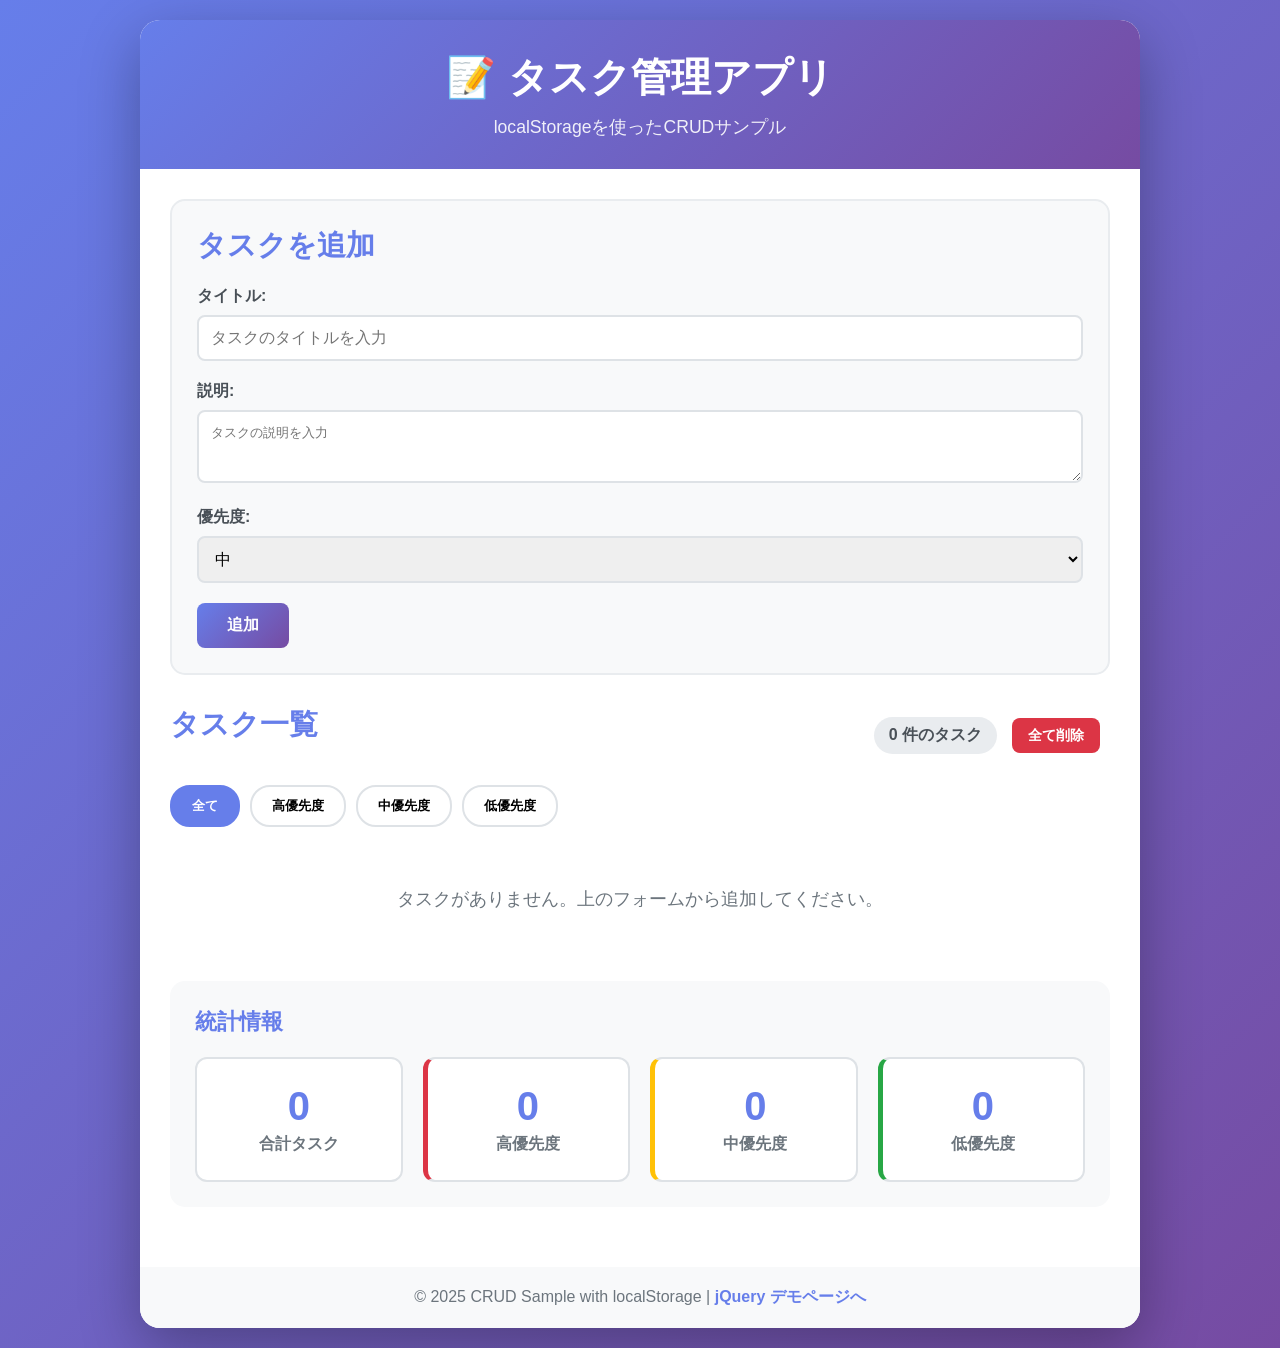
==== crud.html @ fc016e71 "Add CRUD demo page with localStorage functionality - Create new task management app with full CRUD o" ====
<!DOCTYPE html>
<html lang="ja">
<head>
    <meta charset="UTF-8">
    <meta name="viewport" content="width=device-width, initial-scale=1.0">
    <title>タスク管理アプリ - CRUD with localStorage</title>
    <link rel="stylesheet" href="css/crud.css">
</head>
<body>
    <div class="container">
        <header>
            <h1>📝 タスク管理アプリ</h1>
            <p class="subtitle">localStorageを使ったCRUDサンプル</p>
        </header>

        <main>
            <!-- タスク追加フォーム -->
            <section class="task-form-section">
                <h2>タスクを追加</h2>
                <form id="taskForm">
                    <div class="form-group">
                        <label for="taskTitle">タイトル:</label>
                        <input type="text" id="taskTitle" placeholder="タスクのタイトルを入力" required>
                    </div>
                    <div class="form-group">
                        <label for="taskDescription">説明:</label>
                        <textarea id="taskDescription" placeholder="タスクの説明を入力" rows="3"></textarea>
                    </div>
                    <div class="form-group">
                        <label for="taskPriority">優先度:</label>
                        <select id="taskPriority">
                            <option value="low">低</option>
                            <option value="medium" selected>中</option>
                            <option value="high">高</option>
                        </select>
                    </div>
                    <button type="submit" class="btn btn-primary" id="submitBtn">
                        <span id="btnText">追加</span>
                    </button>
                    <button type="button" class="btn btn-secondary" id="cancelBtn" style="display: none;">
                        キャンセル
                    </button>
                </form>
            </section>

            <!-- タスク一覧 -->
            <section class="task-list-section">
                <div class="list-header">
                    <h2>タスク一覧</h2>
                    <div class="list-actions">
                        <span id="taskCount" class="task-count">0 件のタスク</span>
                        <button class="btn btn-danger btn-small" id="clearAll">全て削除</button>
                    </div>
                </div>

                <div class="filter-buttons">
                    <button class="filter-btn active" data-filter="all">全て</button>
                    <button class="filter-btn" data-filter="high">高優先度</button>
                    <button class="filter-btn" data-filter="medium">中優先度</button>
                    <button class="filter-btn" data-filter="low">低優先度</button>
                </div>

                <div id="taskList" class="task-list">
                    <p class="empty-message">タスクがありません。上のフォームから追加してください。</p>
                </div>
            </section>

            <!-- 統計情報 -->
            <section class="stats-section">
                <h3>統計情報</h3>
                <div class="stats-grid">
                    <div class="stat-card">
                        <div class="stat-value" id="totalTasks">0</div>
                        <div class="stat-label">合計タスク</div>
                    </div>
                    <div class="stat-card high">
                        <div class="stat-value" id="highPriorityTasks">0</div>
                        <div class="stat-label">高優先度</div>
                    </div>
                    <div class="stat-card medium">
                        <div class="stat-value" id="mediumPriorityTasks">0</div>
                        <div class="stat-label">中優先度</div>
                    </div>
                    <div class="stat-card low">
                        <div class="stat-value" id="lowPriorityTasks">0</div>
                        <div class="stat-label">低優先度</div>
                    </div>
                </div>
            </section>
        </main>

        <footer>
            <p>&copy; 2025 CRUD Sample with localStorage | <a href="index.html">jQuery デモページへ</a></p>
        </footer>
    </div>

    <script src="js/crud.js"></script>
</body>
</html>
---- css/crud.css ----
/* 基本スタイル */
* {
    margin: 0;
    padding: 0;
    box-sizing: border-box;
}

body {
    font-family: 'Segoe UI', Tahoma, Geneva, Verdana, sans-serif;
    background: linear-gradient(135deg, #667eea 0%, #764ba2 100%);
    min-height: 100vh;
    padding: 20px;
    color: #333;
}

.container {
    max-width: 1000px;
    margin: 0 auto;
    background: white;
    border-radius: 20px;
    box-shadow: 0 20px 60px rgba(0, 0, 0, 0.3);
    overflow: hidden;
}

/* ヘッダー */
header {
    background: linear-gradient(135deg, #667eea 0%, #764ba2 100%);
    color: white;
    padding: 30px;
    text-align: center;
}

header h1 {
    font-size: 2.5em;
    margin-bottom: 10px;
}

.subtitle {
    font-size: 1.1em;
    opacity: 0.9;
}

/* メインコンテンツ */
main {
    padding: 30px;
}

section {
    margin-bottom: 30px;
}

h2 {
    color: #667eea;
    margin-bottom: 20px;
    font-size: 1.8em;
}

h3 {
    color: #667eea;
    margin-bottom: 15px;
    font-size: 1.4em;
}

/* フォームスタイル */
.task-form-section {
    background: #f8f9fa;
    padding: 25px;
    border-radius: 15px;
    border: 2px solid #e9ecef;
}

.form-group {
    margin-bottom: 20px;
}

.form-group label {
    display: block;
    margin-bottom: 8px;
    font-weight: 600;
    color: #495057;
}

.form-group input,
.form-group textarea,
.form-group select {
    width: 100%;
    padding: 12px;
    border: 2px solid #dee2e6;
    border-radius: 8px;
    font-size: 1em;
    transition: all 0.3s ease;
}

.form-group input:focus,
.form-group textarea:focus,
.form-group select:focus {
    outline: none;
    border-color: #667eea;
    box-shadow: 0 0 0 3px rgba(102, 126, 234, 0.1);
}

/* ボタンスタイル */
.btn {
    padding: 12px 30px;
    border: none;
    border-radius: 8px;
    font-size: 1em;
    font-weight: 600;
    cursor: pointer;
    transition: all 0.3s ease;
    margin-right: 10px;
}

.btn-primary {
    background: linear-gradient(135deg, #667eea 0%, #764ba2 100%);
    color: white;
}

.btn-primary:hover {
    transform: translateY(-2px);
    box-shadow: 0 5px 15px rgba(102, 126, 234, 0.4);
}

.btn-secondary {
    background: #6c757d;
    color: white;
}

.btn-secondary:hover {
    background: #5a6268;
}

.btn-danger {
    background: #dc3545;
    color: white;
}

.btn-danger:hover {
    background: #c82333;
}

.btn-small {
    padding: 8px 16px;
    font-size: 0.9em;
}

/* タスク一覧 */
.list-header {
    display: flex;
    justify-content: space-between;
    align-items: center;
    margin-bottom: 20px;
    flex-wrap: wrap;
}

.list-actions {
    display: flex;
    align-items: center;
    gap: 15px;
}

.task-count {
    background: #e9ecef;
    padding: 8px 15px;
    border-radius: 20px;
    font-weight: 600;
    color: #495057;
}

/* フィルターボタン */
.filter-buttons {
    display: flex;
    gap: 10px;
    margin-bottom: 20px;
    flex-wrap: wrap;
}

.filter-btn {
    padding: 10px 20px;
    border: 2px solid #dee2e6;
    background: white;
    border-radius: 20px;
    cursor: pointer;
    font-weight: 600;
    transition: all 0.3s ease;
}

.filter-btn:hover {
    background: #f8f9fa;
}

.filter-btn.active {
    background: #667eea;
    color: white;
    border-color: #667eea;
}

/* タスクリスト */
.task-list {
    min-height: 100px;
}

.empty-message {
    text-align: center;
    color: #6c757d;
    padding: 40px;
    font-size: 1.1em;
}

.task-item {
    background: white;
    border: 2px solid #dee2e6;
    border-radius: 12px;
    padding: 20px;
    margin-bottom: 15px;
    transition: all 0.3s ease;
    animation: slideIn 0.3s ease;
}

@keyframes slideIn {
    from {
        opacity: 0;
        transform: translateY(-10px);
    }
    to {
        opacity: 1;
        transform: translateY(0);
    }
}

.task-item:hover {
    box-shadow: 0 5px 15px rgba(0, 0, 0, 0.1);
    transform: translateY(-2px);
}

.task-item.priority-high {
    border-left: 5px solid #dc3545;
}

.task-item.priority-medium {
    border-left: 5px solid #ffc107;
}

.task-item.priority-low {
    border-left: 5px solid #28a745;
}

.task-header {
    display: flex;
    justify-content: space-between;
    align-items: start;
    margin-bottom: 10px;
}

.task-title {
    font-size: 1.3em;
    font-weight: 700;
    color: #212529;
    margin-bottom: 5px;
}

.task-priority {
    display: inline-block;
    padding: 5px 12px;
    border-radius: 15px;
    font-size: 0.85em;
    font-weight: 600;
}

.priority-high {
    background: #dc3545;
    color: white;
}

.priority-medium {
    background: #ffc107;
    color: #212529;
}

.priority-low {
    background: #28a745;
    color: white;
}

.task-description {
    color: #6c757d;
    margin-bottom: 15px;
    line-height: 1.6;
}

.task-meta {
    display: flex;
    justify-content: space-between;
    align-items: center;
    margin-top: 15px;
    padding-top: 15px;
    border-top: 1px solid #dee2e6;
}

.task-date {
    color: #6c757d;
    font-size: 0.9em;
}

.task-actions {
    display: flex;
    gap: 10px;
}

.task-actions button {
    padding: 8px 16px;
    border: none;
    border-radius: 6px;
    cursor: pointer;
    font-weight: 600;
    transition: all 0.3s ease;
}

.edit-btn {
    background: #17a2b8;
    color: white;
}

.edit-btn:hover {
    background: #138496;
}

.delete-btn {
    background: #dc3545;
    color: white;
}

.delete-btn:hover {
    background: #c82333;
}

/* 統計情報 */
.stats-section {
    background: #f8f9fa;
    padding: 25px;
    border-radius: 15px;
}

.stats-grid {
    display: grid;
    grid-template-columns: repeat(auto-fit, minmax(200px, 1fr));
    gap: 20px;
    margin-top: 20px;
}

.stat-card {
    background: white;
    padding: 25px;
    border-radius: 12px;
    text-align: center;
    border: 2px solid #dee2e6;
    transition: all 0.3s ease;
}

.stat-card:hover {
    transform: translateY(-5px);
    box-shadow: 0 5px 15px rgba(0, 0, 0, 0.1);
}

.stat-card.high {
    border-left: 5px solid #dc3545;
}

.stat-card.medium {
    border-left: 5px solid #ffc107;
}

.stat-card.low {
    border-left: 5px solid #28a745;
}

.stat-value {
    font-size: 2.5em;
    font-weight: 700;
    color: #667eea;
    margin-bottom: 5px;
}

.stat-label {
    color: #6c757d;
    font-weight: 600;
}

/* フッター */
footer {
    background: #f8f9fa;
    padding: 20px;
    text-align: center;
    color: #6c757d;
}

footer a {
    color: #667eea;
    text-decoration: none;
    font-weight: 600;
}

footer a:hover {
    text-decoration: underline;
}

/* レスポンシブデザイン */
@media (max-width: 768px) {
    .container {
        border-radius: 0;
    }

    header h1 {
        font-size: 2em;
    }

    main {
        padding: 20px;
    }

    .list-header {
        flex-direction: column;
        align-items: flex-start;
        gap: 15px;
    }

    .stats-grid {
        grid-template-columns: repeat(2, 1fr);
    }
}
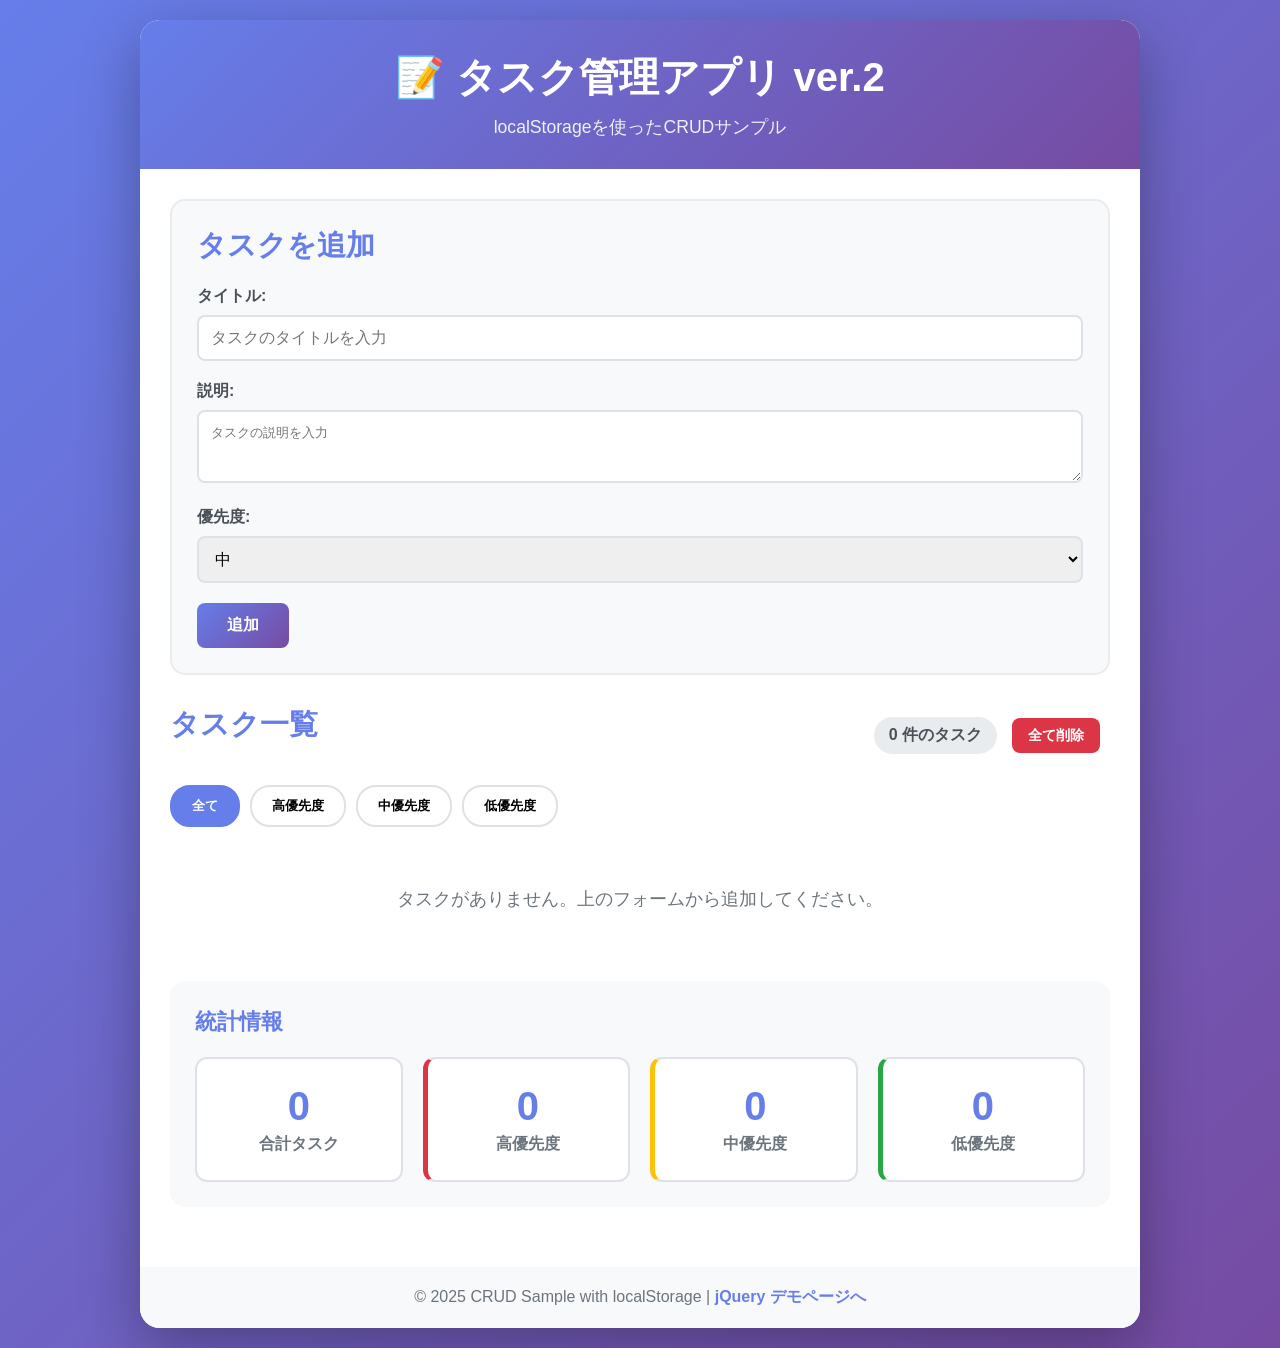
==== commit 43360eac: "Update page title to ver.2 for GitHub Pages testing" ====
--- a/crud.html
+++ b/crud.html
@@ -3,13 +3,13 @@
 <head>
     <meta charset="UTF-8">
     <meta name="viewport" content="width=device-width, initial-scale=1.0">
-    <title>タスク管理アプリ - CRUD with localStorage</title>
+    <title>タスク管理アプリ ver.2 - CRUD with localStorage</title>
     <link rel="stylesheet" href="css/crud.css">
 </head>
 <body>
     <div class="container">
         <header>
-            <h1>📝 タスク管理アプリ</h1>
+            <h1>📝 タスク管理アプリ ver.2</h1>
             <p class="subtitle">localStorageを使ったCRUDサンプル</p>
         </header>
 
